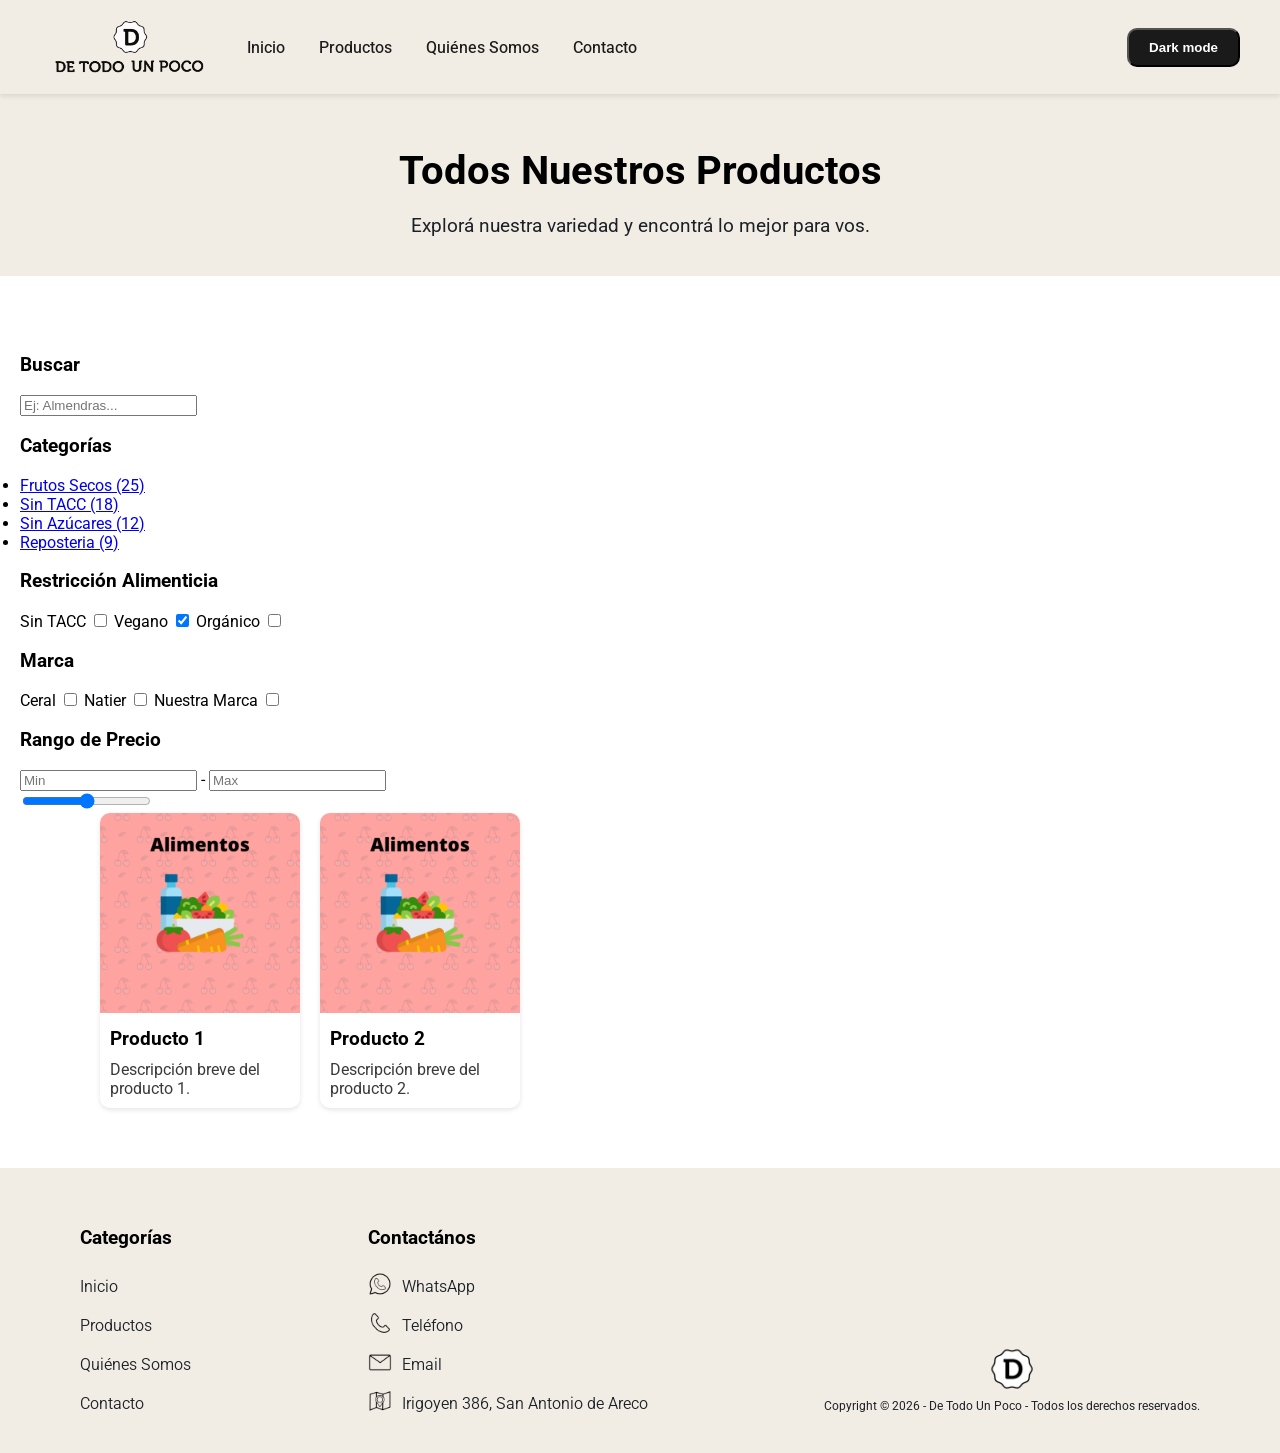
==== productos.html @ dba80f7e "Página De Todo Un Poco primer commit" ====
<!DOCTYPE html>
<html lang="es">
<head>
  <meta charset="UTF-8">
  <meta name="viewport" content="width=device-width, initial-scale=1">
  <title>Productos - De Todo Un Poco</title>
  <link rel="preconnect" href="https://fonts.googleapis.com">
  <link rel="preconnect" href="https://fonts.gstatic.com" crossorigin>
  <link href="https://fonts.googleapis.com/css2?family=Roboto+Slab:wght@100..900&family=Roboto:ital,wght@0,100..900;1,100..900&family=SN+Pro:ital,wght@0,200..900;1,200..900&display=swap" rel="stylesheet">
  <link rel="stylesheet" href="css/styles.css">
</head>
<body>
  
  <header class="encabezado">
    <div class="encabezado-inner">
      <nav class="menu">
        <a href="index.html" class="logo-principal">
          <img src="images/cartel-dtup.png" alt="Logo de De Todo Un Poco">
        </a>
        <ul>
          <li><a href="index.html">Inicio</a></li>
          <li><a href="productos.html">Productos</a></li>
          <li><a href="index.html#desc-dtup">Quiénes Somos</a></li>
          <li><a href="#pie-pagina">Contacto</a></li>
        </ul>
      </nav>
      <button class="btn-dark-mode">Dark mode</button>
    </div>
  </header>

  <main>
    <section class="catalogo-header">
      <div>
        <h1>Todos Nuestros Productos</h1>
        <p>Explorá nuestra variedad y encontrá lo mejor para vos.</p>
      </div>
    </section>

    <section id="catalogo-completo">
      <div class="contenedor-ancho-catalogo">
        <aside class="filtros-sidebar">
          
          <div class="filtro-grupo">
            <h3>Buscar</h3>
            <div class="busqueda-wrapper">
              <input type="search" placeholder="Ej: Almendras..." id="busqueda-productos">
            </div>
          </div>

          <div class="filtro-grupo">
            <h3>Categorías</h3>
            <ul class="lista-filtros categorias-lista">
              <li class="categoria-item">
                <a href="#" class="activo">Frutos Secos <span>(25)</span></a>
              </li>
              <li class="categoria-item"><a href="#">Sin TACC <span>(18)</span></a></li>
              <li class="categoria-item"><a href="#">Sin Azúcares <span>(12)</span></a></li>
              <li class="categoria-item"><a href="#">Reposteria <span>(9)</span></a></li>
              </ul>
          </div>

          <div class="filtro-grupo">
            <h3>Restricción Alimenticia</h3>
            <div class="opciones-filtros">
              <label class="control-checkbox">
                Sin TACC
                <input type="checkbox">
                <span class="control-indicator"></span>
              </label>
              <label class="control-checkbox">
                Vegano
                <input type="checkbox" checked> <span class="control-indicator"></span>
              </label>
              <Control-checkbox">
                Orgánico
                <input type="checkbox">
                <span class="control-indicator"></span>
              </label>
            </div>
          </div>

          <div class="filtro-grupo">
            <h3>Marca</h3>
            <div class="opciones-filtros">
              <label class="control-checkbox">
                Ceral
                <input type="checkbox">
                <span class="control-indicator"></span>
              </label>
              <label class="control-checkbox">
                Natier
                <input type="checkbox">
                <span class="control-indicator"></span>
              </label>
              <label class="control-checkbox">
                Nuestra Marca
                <input type="checkbox">
                <span class="control-indicator"></span>
              </label>
            </div>
          </div>

          <div class="filtro-grupo">
            <h3>Rango de Precio</h3>
            <div class="precio-slider-wrapper">
              <div class="precio-inputs">
                <input type="number" placeholder="Min" id="precio-min">
                <span>-</span>
                <input type="number" placeholder="Max" id="precio-max">
              </div>
              <input type="range" min="0" max="10000" value="5000" class="slider" id="precio-range">
            </div>
          </div>

        </aside>
      </div>
      <ul class="grilla-productos">
        
        <li>
          <a href="#" class="producto">
            <img src="images/producto.png" alt="Producto 1">
            <h3>Producto 1</h3>
            <p>Descripción breve del producto 1.</p>
          </a>
        </li>

        <li>
          <a href="#" class="producto">
            <img src="images/producto.png" alt="Producto 2">
            <h3>Producto 2</h3>
            <p>Descripción breve del producto 2.</p>
          </a>
        </li>
        
        </ul>
    </section>
  </main>
  
  <footer id="pie-pagina">
    <div class="footer-inner">
      <div class="menu-footer">
        <h3>Categorías</h3>
        <nav>
          <ul>
            <li class="item-footer"><a href="index.html">Inicio</a></li>
            <li class="item-footer"><a href="productos.html">Productos</a></li>
            <li class="item-footer"><a href="index.html#desc-dtup">Quiénes Somos</a></li>
            <li class="item-footer"><a href="#pie-pagina">Contacto</a></li>
          </ul>
        </nav>
      </div>
      <div class="contactos">
        <h3>Contactános</h3>
        <ul>
          <li class="item-footer">
            <img src="images/whap-contacto.png" alt="WhatsApp">
            <a href="#">WhatsApp</a>
          </li>
          <li class="item-footer">
            <img src="images/tel-contacto.png" alt="Teléfono">
            <a href="#">Teléfono</a>
          </li>
          <li class="item-footer">
            <img src="images/email-contacto.png" alt="Email">
            <a href="#">Email</a>
          </li>
          <li class="item-footer">
            <img src="images/mapa-contacto.png" alt="Mapa">
            <a href="https://maps.app.goo.gl/Je3asyAWKTwyVbgQ8" target="_blank">Irigoyen 386, San Antonio de Areco</a>
          </li>
        </ul>
      </div>
      <div class="logo-footer">
        <img src="images/logo.png" alt="Logo de De Todo Un Poco">
        <p>Copyright © 2026 - De Todo Un Poco - Todos los derechos reservados.</p>
      </div>
    </div>
  </footer>
</body>
</html>
---- css/styles.css ----
html {
  scroll-behavior: smooth;
}

body, ul {
  font-family: "Roboto", sans-serif;
  margin: 0;
  padding: 0;
}

body h2 {
  font-size: 40px;
  margin: 30px 0px 60px;
  font-family: "Roboto Slab", serif;
}

:root {
  --header-offset: 80px;
}

.encabezado {
  background-color: #f1ede4;
  padding: 10px 20px;
  position: sticky;
  top: 0;
  z-index: 1000;
  box-shadow: 0 2px 5px rgba(0,0,0,0.1);
}

.encabezado-inner {
  display: flex;
  justify-content: space-between;
  align-items: center;
  max-width: 1200px;
  margin: 0 auto;
}

/* --- ESTILO DEL MENÚ --- */
.menu {
    display: flex;
    align-items: center;
    gap: 10px;
}

.logo-principal {
    width: 150px;
}

.logo-principal img {
    width: 100%;
    display: block;
}

.menu ul {
  list-style: none; /* Quita los puntos de la lista */
  display: flex;    /* Para que los links salgan uno al lado del otro */
  
}

.menu li {
  padding: 10px 0px;
  font-family: "Roboto", sans-serif;
  font-weight: 450;
  transition: background-color 0.1s;
  border-radius: 10px;
  margin-inline: 2px;
}

.menu li:hover{
  background-color: #dbd9d1;
}

.menu a {
  color: #1a1a1a;
  text-decoration: none;
  padding: 10px 15px;
}


.btn-dark-mode {
  text-decoration: none;
  background-color: #1a1a1a;
  color: white;
  padding: 10px 20px;
  border-radius: 10px;
  font-weight: bold;
  cursor: pointer;
}

.btn-dark-mode:hover {
  background-color: #1b2127;
}

.banner {
  background-image: url('../images/banner.png');
  background-size: cover;
  background-position: center;
  background-repeat: no-repeat;
  height: 600px;
  display: flex;
  flex-direction: column;
  justify-content: center;
  align-items: center;
  box-shadow: 0 12px 24px rgba(0, 0, 0, 0.24), inset 0 0 0 1000px rgba(0, 0, 0, 0.3); 
  color: white;
  text-shadow: 2px 2px 4px rgba(0, 0, 0, 0.5);
}

.banner h1 {
  font-family: "Roboto Slab", sans-serif;
  font-size: 60px;
  margin-bottom: 10px;
}

.banner h2 {
  font-size: 25px;
  font-weight: 400;
  margin-bottom: 60px;
}

.ver-mas {
  text-decoration: none;
  font-size: 20px;
  display: inline-block;
  background-color: rgba(255, 255, 255, 0.1);
  color: white;
  padding: 20px 40px;
  border-radius: 10px;
  border: 1px solid rgb(255, 255, 255, 0.6);
  font-family: "SN Pro", sans-serif;
  font-weight: 400;
  backdrop-filter: blur(1px);
  transition: background-color 0.1s ease-in-out, transform 0.2s ease-in-out;
  cursor: pointer;
  text-align: center;
}

.ver-mas:hover {
  background-color: rgba(255, 255, 255, 0.28);
  box-shadow: 0 6px 18px rgba(0, 0, 0, 0.05);
  transform: scale(1.05);
}

/* PRODUCTOS */

#productos-destacados {
  text-align: center;
  scroll-margin-top: var(--header-offset);
  padding: 40px 100px;
}

.grilla-productos {
  list-style: none;
  display: grid;
  grid-template-columns: repeat(5, 200px);
  justify-content: center;
  gap: 20px;
}

@media (max-width: 1140px) {
  .grilla-productos {
    grid-template-columns: repeat(2, 200px);
  }
}

@media (max-width: 480px) {
  .grilla-productos {
    grid-template-columns: repeat(1, minmax(200px, 300px));
  }
  .producto img {
    width: 100%;
  }
}

.producto {
  display: block;
  text-decoration: none;
  color: inherit;
  height: 100%;
  border-radius: 10px;
  overflow: hidden;
  box-shadow: 0 2px 5px rgba(0,0,0,0.1);
  transition: all 0.2s ease-in-out;
}

.producto h3 {
  margin: 10px;
}

.producto p {
  margin: 10px;
  color: #3a3a3a;
}

.producto img {
  width: 100%;
  display: block;
  object-fit: cover;
  margin-bottom: 15px;
}

.producto:hover {
  transform: translateY(-5px);
  box-shadow: 0 10px 20px rgba(0,0,0,0.1);
}

.btn-ver-productos{
  display: inline-block;
  text-decoration: none;
  font-weight: bold;
  background-color: #1a1a1a;
  color: white;
  border-radius: 10px;
  margin: 60px auto 30px;
  padding: 20px 40px;
  transition: all 0.2s ease;
}

.btn-ver-productos:hover {
  background-color: #1b2127;
  box-shadow: 0 10px 20px rgba(0,0,0,0.1);
  transform: scale(1.05);
}

#categorias {
  background-color: #f1ede4; /* El color cremita de fondo de tu imagen */
  padding: 60px 20px;
  text-align: center;
}

.grilla-categorias {
  list-style: none;
  display: grid;
  padding: 0;
  margin: 0;
  grid-template-columns: repeat(4, 300px);
  gap: 20px;
  justify-content: center;
}

@media (max-width: 1320px) {
  .grilla-categorias {
    grid-template-columns: repeat(2, 300px);
  }
}

@media (max-width: 680px) {
  .grilla-categorias {
    grid-template-columns: repeat(1, minmax(200px, 300px));
  }
}

.tarjeta-categoria {
  background-color: #ffffff;
  width: 100%;
  padding: 40px 20px;
  border-radius: 10px;
  text-decoration: none;
  color: #1a1a1a;
  display: flex;
  flex-direction: column;
  align-items: center;
  box-shadow: inset 0 0 0 2px rgba(0, 0, 0, 0), 0 2px 5px rgba(0,0,0,0.1);
  transition: all 0.2s ease-in-out;
  box-sizing: border-box;
}

.tarjeta-categoria:hover {
  box-shadow: inset 0 0 0 2px rgba(0, 0, 0, 0.2), 0 12px 25px rgba(0,0,0,0.15);
}

.tarjeta-categoria p {
  margin: 0;
  color: #1b2127;
  font-weight: 350;
  font-size: 15px;
}

.icono-fondo-categoria {
  background-color: #f1ede4;
  width: 70px;
  height: 70px;
  border-radius: 50%;
  display: flex;
  align-items: center;
  justify-content: center;
  transition: all 0.2s ease-in-out;
}

.tarjeta-categoria:hover .icono-fondo-categoria {
  transform: scale(1.1);
}

.icono-fondo-categoria img {
  width: 80px;
  height: 80px;
}

.btn-ver-categorias {
  display: block;
  width: 100%;
  text-decoration: none;
  text-align: center;
  box-sizing: border-box;
  font-weight: bold;
  background-color: rgba(255, 255, 255, 0.1);
  border: 1px solid #1a1a1a;
  color: #1a1a1a;
  border-radius: 10px;
  margin: 60px auto 30px;
  padding: 20px 40px;
  max-width: 1270px;
  transition: all 0.2s ease;
}

.btn-ver-categorias:hover {
  background-color: rgba(255, 255, 255, 0.5);
  transform: scale(1.02);
  max-width: 1270px;
}

#productos-destacados {
  text-align: center;
  scroll-margin-top: var(--header-offset);
  padding: 40px 100px;
}

#productos-nuevos {
  text-align: center;
  scroll-margin-top: var(--header-offset);
  padding: 40px 100px;
}

#desc-dtup {
  scroll-margin-top: var(--header-offset);
  padding: 40px 80px;
  text-align: center;
  background-color: #f1ede4;
}

#desc-dtup-inner {
  max-width: 1200px;
  margin: 0 auto;
}

#desc-dtup-inner p {
  margin: 0 auto 0;
  color: #1b2127;
}

.lista-beneficios {
  list-style: none;
  padding: 0;
  margin: 0;
  text-align: left;
}

.lista-beneficios li {
  margin-bottom: 10px;
  color: #1b2127;
}

.separador {
  background-color: #f1ede4;
}

.separador div {
  height: 1px;
  background-color: #1a1a1a;
  max-width: 1200px;
  margin: 0 auto;
}



#pie-pagina {
  scroll-margin-top: var(--header-offset);
  display: flex;
  flex-direction: column;
  gap: 12px;
  justify-content: center;
  background-color: #f1ede4;
  padding: 40px 80px;
  font-family: "Roboto", sans-serif;
  font-weight: 400;
}

.footer-inner {
  width: 100%;
  display: flex;
  justify-content: space-between;
  gap: 20px;
  max-width: 1200px;
  margin: 0 auto;
}

.menu-footer a {
  text-decoration: none;
  color: #1b2127;
}

.menu-footer ul {
  list-style: none;
  padding: 0;
  margin: 0;
  display: flex;
  flex-direction: column;
  gap: 10px;
}

.contactos ul {
  list-style: none;
  padding: 0;
  margin: 0;
  display: flex;
  flex-direction: column;
  gap: 10px;
}

.item-footer {
  display: flex;
  align-items: center;
  gap: 10px;
  margin-top: 5px;
}

.item-footer img {
  width: 24px;
  height: 24px;
  object-fit: contain;
  margin: 0;
}

.item-footer a {
  text-decoration: none;
  color: #1b2127;
  margin-top: 5px;
  font-weight: 350;
}

.item-footer a:hover {
  text-decoration: underline;
}

.logo-footer {
  padding: 0;
  display: flex;
  flex-direction: column;
  align-items: center;
  justify-content: end;
}

.logo-footer p {
  margin: 0;
  font-family: "Roboto", sans-serif;
  font-size: 12px;
  font-weight: 400;
  color: #1b2127;
}

.logo-footer img {
  width: 60px;
}

@media (max-width: 720px) {
  .footer-inner {
    flex-direction: column;
  }
} 



/* PASO A PRODUCTOS.HTML A PARTIR DE ACÄ */

.catalogo-header {
  padding: 20px 80px;
  text-align: center;
  background-color: #f1ede4;
}

.catalogo-header h1 {
  font-size: 2.5rem;
  margin-bottom: 10px;
}

.catalogo-header p {
  font-size: 1.2rem;
  color: #1b2127;
}

#catalogo-completo {
  padding: 60px 20px;
}

.contenedor-ancho-catalogo {
  margin: 0 auto;
}
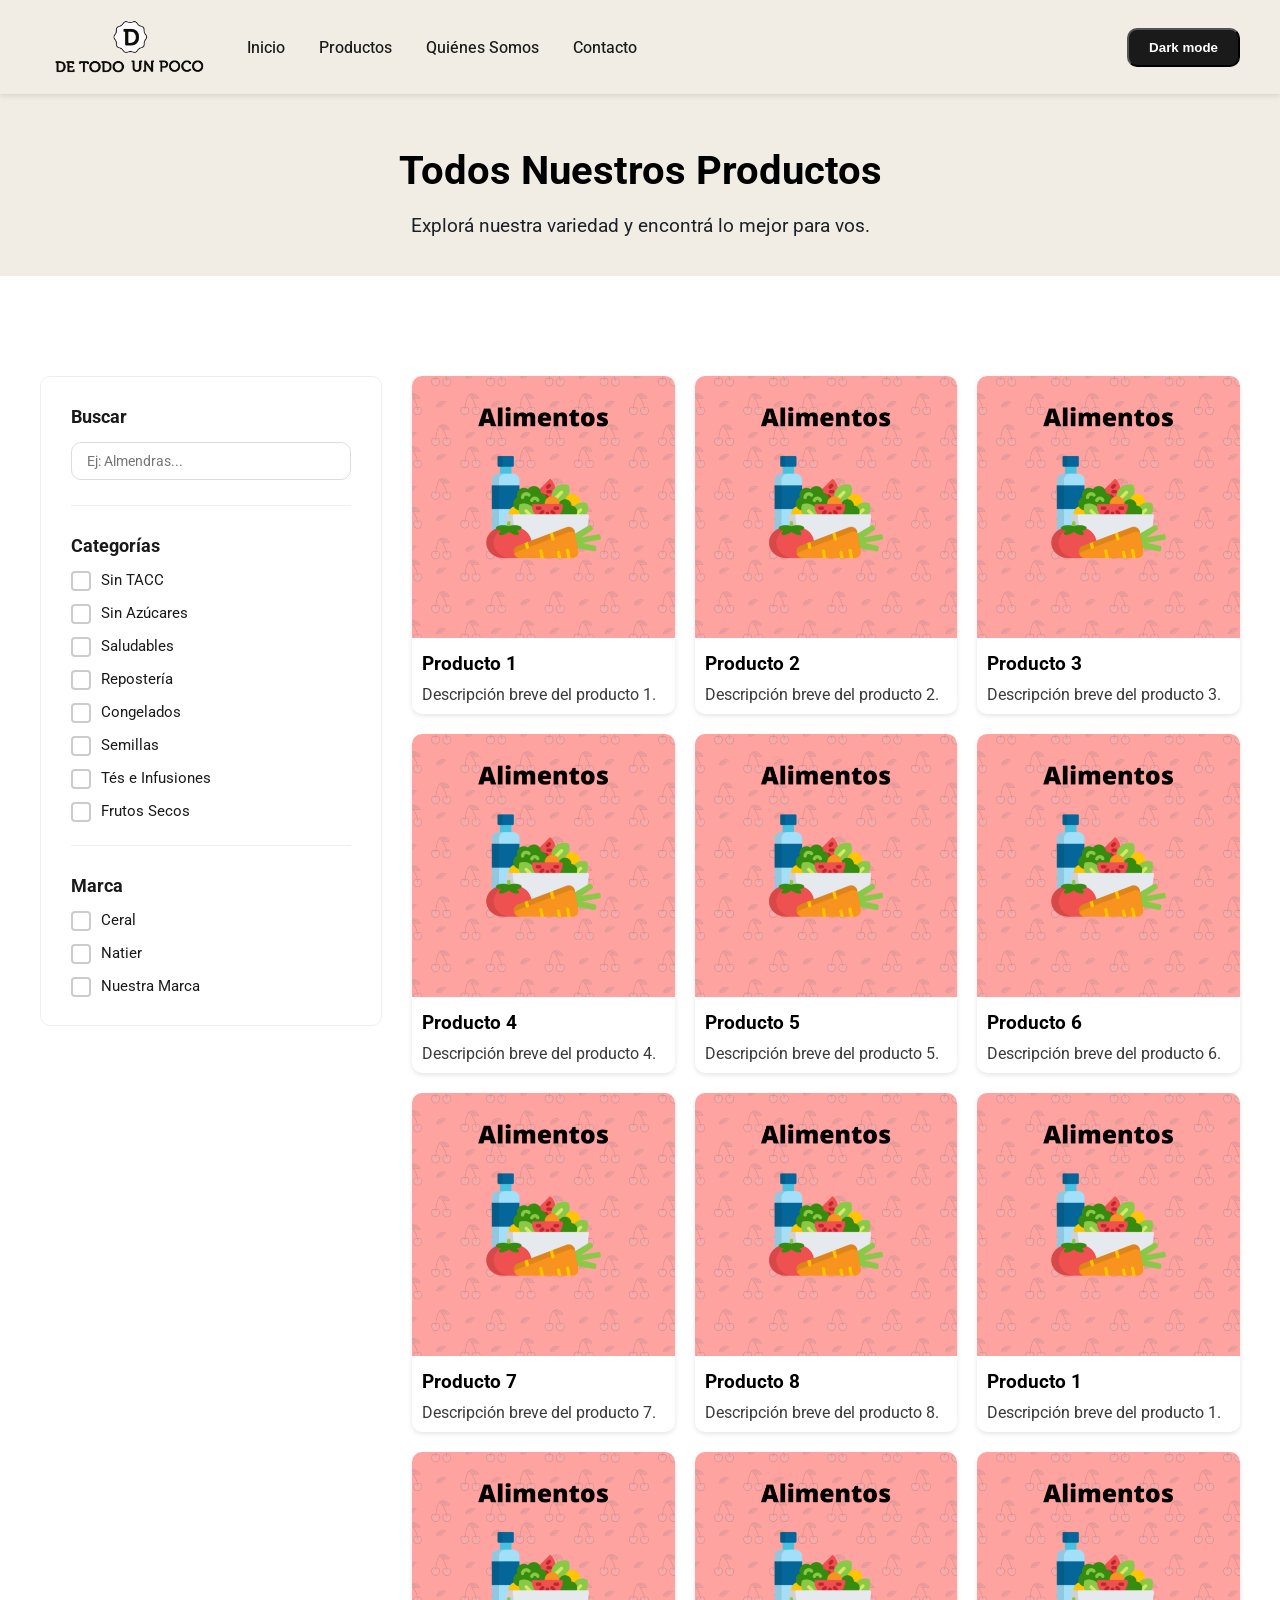
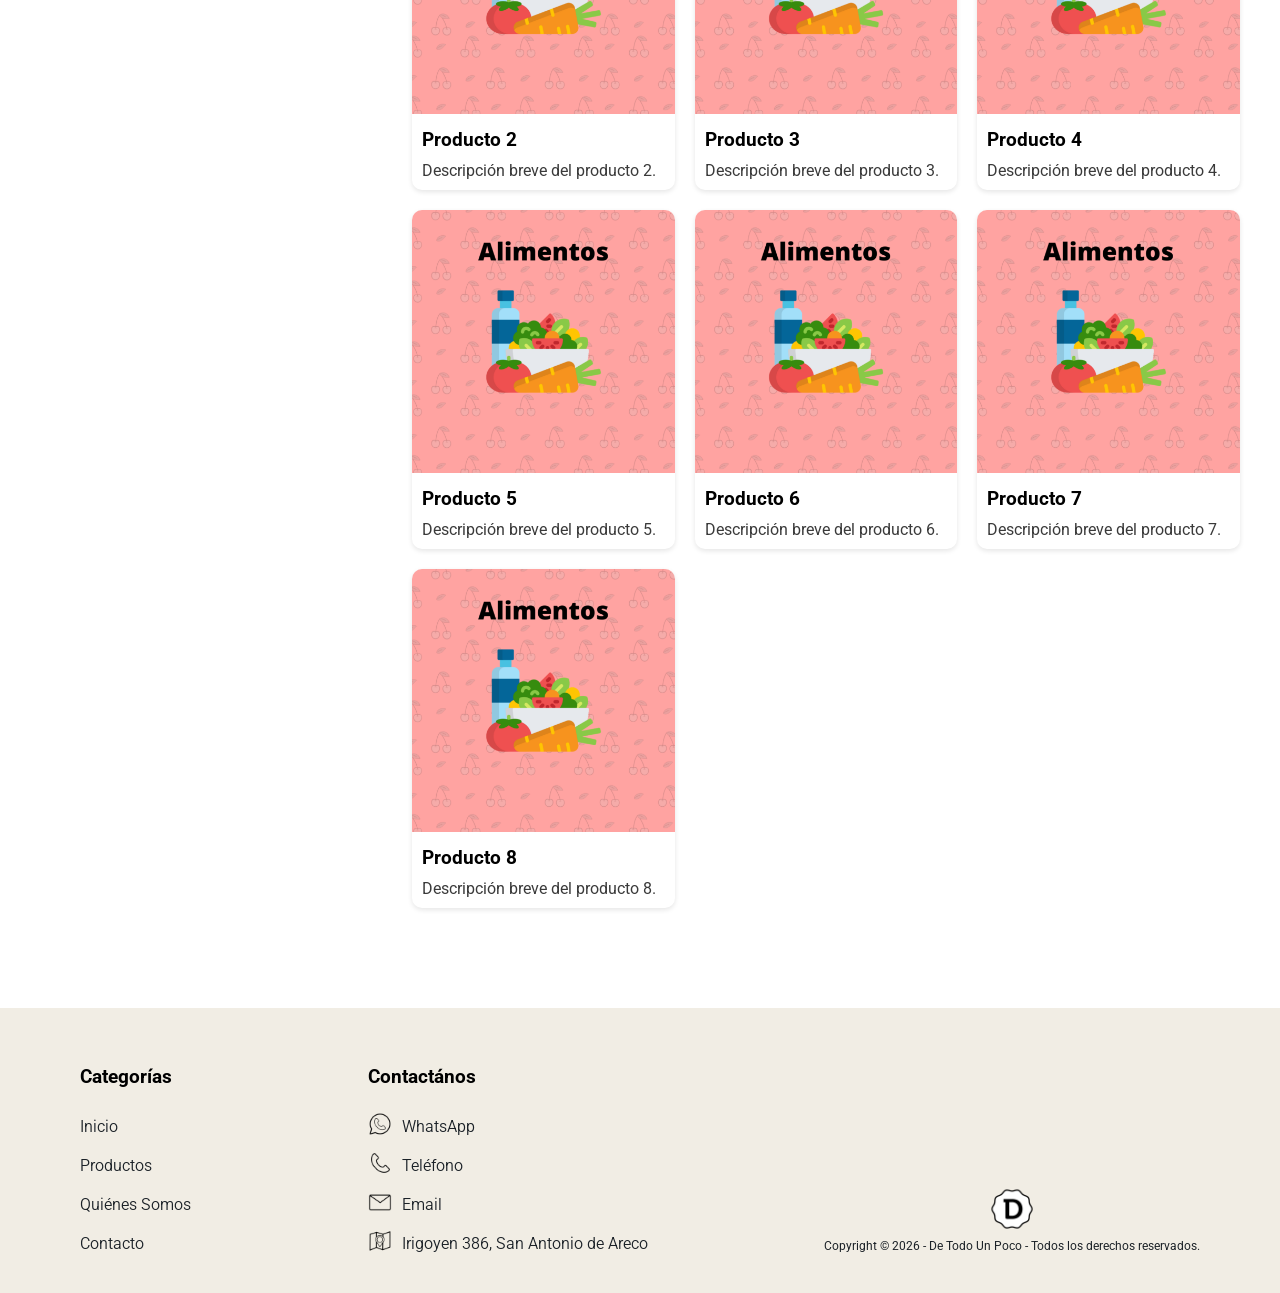
==== commit 5b74f502: "Avance en productos.html pre-javascript" ====
--- a/productos.html
+++ b/productos.html
@@ -7,6 +7,7 @@
   <link rel="preconnect" href="https://fonts.googleapis.com">
   <link rel="preconnect" href="https://fonts.gstatic.com" crossorigin>
   <link href="https://fonts.googleapis.com/css2?family=Roboto+Slab:wght@100..900&family=Roboto:ital,wght@0,100..900;1,100..900&family=SN+Pro:ital,wght@0,200..900;1,200..900&display=swap" rel="stylesheet">
+  <link rel="icon" type="image/png" href="images/logo.png">
   <link rel="stylesheet" href="css/styles.css">
 </head>
 <body>
@@ -38,8 +39,8 @@
 
     <section id="catalogo-completo">
       <div class="contenedor-ancho-catalogo">
+  
         <aside class="filtros-sidebar">
-          
           <div class="filtro-grupo">
             <h3>Buscar</h3>
             <div class="busqueda-wrapper">
@@ -49,18 +50,6 @@
 
           <div class="filtro-grupo">
             <h3>Categorías</h3>
-            <ul class="lista-filtros categorias-lista">
-              <li class="categoria-item">
-                <a href="#" class="activo">Frutos Secos <span>(25)</span></a>
-              </li>
-              <li class="categoria-item"><a href="#">Sin TACC <span>(18)</span></a></li>
-              <li class="categoria-item"><a href="#">Sin Azúcares <span>(12)</span></a></li>
-              <li class="categoria-item"><a href="#">Reposteria <span>(9)</span></a></li>
-              </ul>
-          </div>
-
-          <div class="filtro-grupo">
-            <h3>Restricción Alimenticia</h3>
             <div class="opciones-filtros">
               <label class="control-checkbox">
                 Sin TACC
@@ -68,11 +57,37 @@
                 <span class="control-indicator"></span>
               </label>
               <label class="control-checkbox">
-                Vegano
-                <input type="checkbox" checked> <span class="control-indicator"></span>
-              </label>
-              <Control-checkbox">
-                Orgánico
+                Sin Azúcares
+                <input type="checkbox">
+                <span class="control-indicator"></span>
+              </label>
+              <label class="control-checkbox">
+                Saludables
+                <input type="checkbox">
+                <span class="control-indicator"></span>
+              </label>
+              <label class="control-checkbox">
+                Repostería
+                <input type="checkbox">
+                <span class="control-indicator"></span>
+              </label>
+              <label class="control-checkbox">
+                Congelados
+                <input type="checkbox">
+                <span class="control-indicator"></span>
+              </label>
+              <label class="control-checkbox">
+                Semillas
+                <input type="checkbox">
+                <span class="control-indicator"></span>
+              </label>
+              <label class="control-checkbox">
+                Tés e Infusiones
+                <input type="checkbox">
+                <span class="control-indicator"></span>
+              </label>
+              <label class="control-checkbox">
+                Frutos Secos
                 <input type="checkbox">
                 <span class="control-indicator"></span>
               </label>
@@ -99,40 +114,122 @@
               </label>
             </div>
           </div>
-
-          <div class="filtro-grupo">
-            <h3>Rango de Precio</h3>
-            <div class="precio-slider-wrapper">
-              <div class="precio-inputs">
-                <input type="number" placeholder="Min" id="precio-min">
-                <span>-</span>
-                <input type="number" placeholder="Max" id="precio-max">
-              </div>
-              <input type="range" min="0" max="10000" value="5000" class="slider" id="precio-range">
-            </div>
-          </div>
-
         </aside>
-      </div>
-      <ul class="grilla-productos">
-        
-        <li>
-          <a href="#" class="producto">
-            <img src="images/producto.png" alt="Producto 1">
-            <h3>Producto 1</h3>
-            <p>Descripción breve del producto 1.</p>
-          </a>
-        </li>
-
-        <li>
-          <a href="#" class="producto">
-            <img src="images/producto.png" alt="Producto 2">
-            <h3>Producto 2</h3>
-            <p>Descripción breve del producto 2.</p>
-          </a>
-        </li>
-        
+        <ul class="grilla-productos">
+          <li>
+            <a href="#" class="producto">
+              <img src="images/producto.png" alt="Producto 1">
+              <h3>Producto 1</h3>
+              <p>Descripción breve del producto 1.</p>
+            </a>
+          </li>
+          <li>
+            <a href="#" class="producto">
+              <img src="images/producto.png" alt="Producto 2">
+              <h3>Producto 2</h3>
+              <p>Descripción breve del producto 2.</p>
+            </a>
+          </li>
+          <li>
+            <a href="#" class="producto">
+              <img src="images/producto.png" alt="Producto 3">
+              <h3>Producto 3</h3>
+              <p>Descripción breve del producto 3.</p>
+            </a>
+          </li>
+          <li>
+            <a href="#" class="producto">
+              <img src="images/producto.png" alt="Producto 4">
+              <h3>Producto 4</h3>
+              <p>Descripción breve del producto 4.</p>
+            </a>
+          </li>
+          <li>
+            <a href="#" class="producto">
+              <img src="images/producto.png" alt="Producto 5">
+              <h3>Producto 5</h3>
+              <p>Descripción breve del producto 5.</p>
+            </a>
+          </li>
+          <li>
+            <a href="#" class="producto">
+              <img src="images/producto.png" alt="Producto 6">
+              <h3>Producto 6</h3>
+              <p>Descripción breve del producto 6.</p>
+            </a>
+          </li>
+          <li>
+            <a href="#" class="producto">
+              <img src="images/producto.png" alt="Producto 7">
+              <h3>Producto 7</h3>
+              <p>Descripción breve del producto 7.</p>
+            </a>
+          </li>
+          <li>
+            <a href="#" class="producto">
+              <img src="images/producto.png" alt="Producto 8">
+              <h3>Producto 8</h3>
+              <p>Descripción breve del producto 8.</p>
+            </a>
+          </li>
+          <li>
+            <a href="#" class="producto">
+              <img src="images/producto.png" alt="Producto 1">
+              <h3>Producto 1</h3>
+              <p>Descripción breve del producto 1.</p>
+            </a>
+          </li>
+          <li>
+            <a href="#" class="producto">
+              <img src="images/producto.png" alt="Producto 2">
+              <h3>Producto 2</h3>
+              <p>Descripción breve del producto 2.</p>
+            </a>
+          </li>
+          <li>
+            <a href="#" class="producto">
+              <img src="images/producto.png" alt="Producto 3">
+              <h3>Producto 3</h3>
+              <p>Descripción breve del producto 3.</p>
+            </a>
+          </li>
+          <li>
+            <a href="#" class="producto">
+              <img src="images/producto.png" alt="Producto 4">
+              <h3>Producto 4</h3>
+              <p>Descripción breve del producto 4.</p>
+            </a>
+          </li>
+          <li>
+            <a href="#" class="producto">
+              <img src="images/producto.png" alt="Producto 5">
+              <h3>Producto 5</h3>
+              <p>Descripción breve del producto 5.</p>
+            </a>
+          </li>
+          <li>
+            <a href="#" class="producto">
+              <img src="images/producto.png" alt="Producto 6">
+              <h3>Producto 6</h3>
+              <p>Descripción breve del producto 6.</p>
+            </a>
+          </li>
+          <li>
+            <a href="#" class="producto">
+              <img src="images/producto.png" alt="Producto 7">
+              <h3>Producto 7</h3>
+              <p>Descripción breve del producto 7.</p>
+            </a>
+          </li>
+          <li>
+            <a href="#" class="producto">
+              <img src="images/producto.png" alt="Producto 8">
+              <h3>Producto 8</h3>
+              <p>Descripción breve del producto 8.</p>
+            </a>
+          </li>
         </ul>
+      </div>
     </section>
   </main>
   
--- a/css/styles.css
+++ b/css/styles.css
@@ -493,5 +493,137 @@
 }
 
 .contenedor-ancho-catalogo {
-  margin: 0 auto;
+  width: 100%;
+  max-width: 1800px;
+  margin: 40px auto;
+  padding: 0 20px;
+  box-sizing: border-box;
+  display: flex;
+  gap: 30px;
+  align-items: flex-start;
+}
+
+.filtros-sidebar {
+  width: 280px;
+  flex-shrink: 0;
+  background-color: white;
+  padding: 30px;
+  border-radius: 10px;
+  border: 1px solid #eeeeee;
+  position: sticky;
+  top: 100px;
+  /* Chequear esto cuando termine la cantidad de categorías" */
+  max-height: calc(100vh - 120px); 
+  overflow-y: auto;
+}
+
+.filtro-grupo {
+  margin-bottom: 30px;
+  border-bottom: 1px solid #eeeeee;
+  padding-bottom: 25px;
+}
+
+.filtro-grupo:last-child {
+  margin-bottom: 0;
+  border-bottom: none;
+  padding-bottom: 0;
+}
+
+.filtro-grupo h3 {
+  font-family: "Roboto", sans-serif;
+  font-size: 1.1rem;
+  color: #1a1a1a;
+  margin: 0 0 15px 0;
+  font-weight: 700;
+}
+
+.busqueda-wrapper input[type="search"] {
+  width: 100%;
+  padding: 10px 15px;
+  border: 1px solid #dddddd;
+  border-radius: 10px;
+  font-family: "Roboto", sans-serif;
+  font-size: 14px;
+  box-sizing: border-box;
+  transition: border-color 0.2s;
+}
+
+.busqueda-wrapper input[type="search"]:focus {
+  border-color: #1a1a1a; 
+  outline: none;
+}
+
+.opciones-filtros {
+  display: flex;
+  flex-direction: column;
+  gap: 15px;
+}
+
+.control-checkbox {
+  display: block;
+  position: relative;
+  padding-left: 30px;
+  cursor: pointer;
+  font-family: "Roboto", sans-serif;
+  font-size: 15px;
+  color: #1a1a1a;
+  user-select: none;
+}
+
+.control-checkbox input {
+  position: absolute;
+  opacity: 0;
+  cursor: pointer;
+  height: 0;
+  width: 0;
+}
+
+.control-indicator {
+  position: absolute;
+  top: 0;
+  left: 0;
+  height: 16px;
+  width: 16px;
+  background-color: #ffffff;
+  border: 2px solid #cccccc;
+  border-radius: 4px;
+  transition: all 0.2s ease;
+}
+
+.control-checkbox:hover input ~ .control-indicator {
+  border-color: #888888;
+}
+
+.control-checkbox input:checked ~ .control-indicator {
+  background-color: #353535;
+  border-color: #353535;
+}
+
+.control-indicator:after {
+  content: "";
+  position: absolute;
+  display: none;
+}
+
+.control-checkbox input:checked ~ .control-indicator:after {
+  display: block;
+}
+
+.control-checkbox .control-indicator:after {
+  left: 5px;
+  top: 1px;
+  width: 4px;
+  height: 9px;
+  border: solid white;
+  border-width: 0 2px 2px 0;
+  transform: rotate(45deg);
+}
+
+.contenedor-ancho-catalogo .grilla-productos {
+  flex: 1;
+  display: grid;
+  grid-template-columns: repeat(auto-fill, minmax(200px, 1fr));
+  gap: 20px;
+  margin: 0;
+  padding: 0;
 }
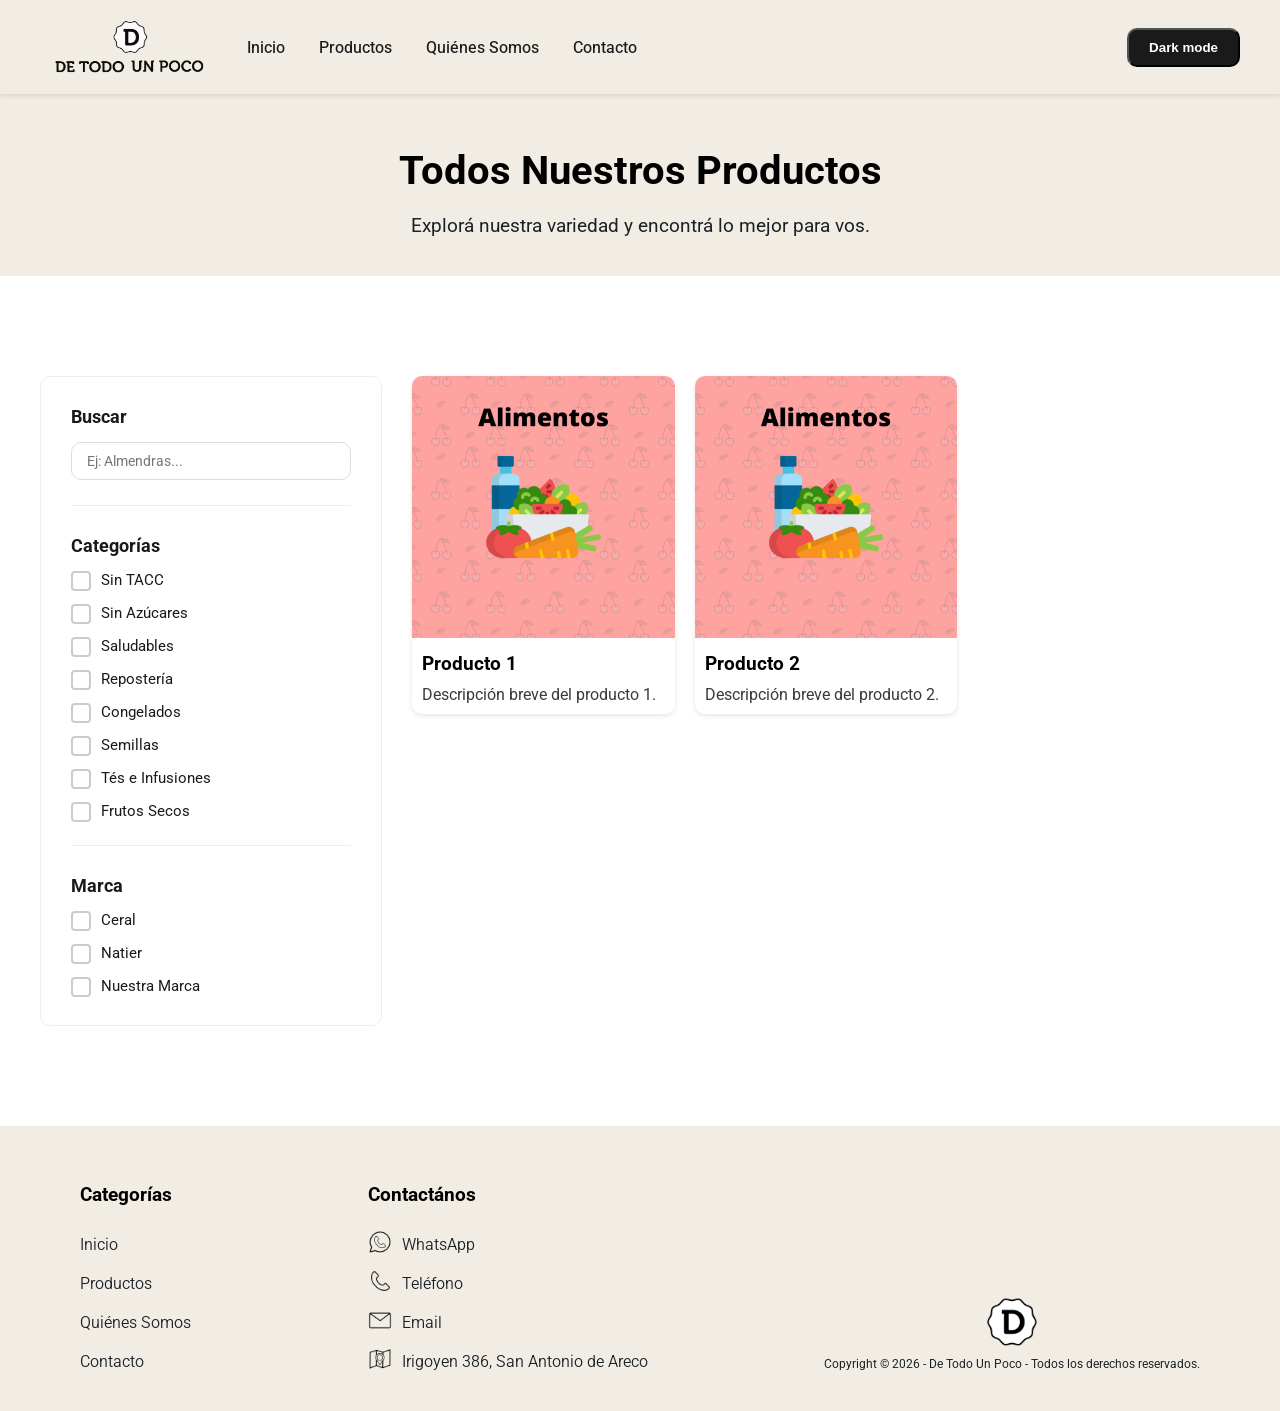
==== commit 600d8d44: "Nuevo .json con productos y main de javascript para enlazarlo con la pag" ====
--- a/productos.html
+++ b/productos.html
@@ -115,120 +115,7 @@
             </div>
           </div>
         </aside>
-        <ul class="grilla-productos">
-          <li>
-            <a href="#" class="producto">
-              <img src="images/producto.png" alt="Producto 1">
-              <h3>Producto 1</h3>
-              <p>Descripción breve del producto 1.</p>
-            </a>
-          </li>
-          <li>
-            <a href="#" class="producto">
-              <img src="images/producto.png" alt="Producto 2">
-              <h3>Producto 2</h3>
-              <p>Descripción breve del producto 2.</p>
-            </a>
-          </li>
-          <li>
-            <a href="#" class="producto">
-              <img src="images/producto.png" alt="Producto 3">
-              <h3>Producto 3</h3>
-              <p>Descripción breve del producto 3.</p>
-            </a>
-          </li>
-          <li>
-            <a href="#" class="producto">
-              <img src="images/producto.png" alt="Producto 4">
-              <h3>Producto 4</h3>
-              <p>Descripción breve del producto 4.</p>
-            </a>
-          </li>
-          <li>
-            <a href="#" class="producto">
-              <img src="images/producto.png" alt="Producto 5">
-              <h3>Producto 5</h3>
-              <p>Descripción breve del producto 5.</p>
-            </a>
-          </li>
-          <li>
-            <a href="#" class="producto">
-              <img src="images/producto.png" alt="Producto 6">
-              <h3>Producto 6</h3>
-              <p>Descripción breve del producto 6.</p>
-            </a>
-          </li>
-          <li>
-            <a href="#" class="producto">
-              <img src="images/producto.png" alt="Producto 7">
-              <h3>Producto 7</h3>
-              <p>Descripción breve del producto 7.</p>
-            </a>
-          </li>
-          <li>
-            <a href="#" class="producto">
-              <img src="images/producto.png" alt="Producto 8">
-              <h3>Producto 8</h3>
-              <p>Descripción breve del producto 8.</p>
-            </a>
-          </li>
-          <li>
-            <a href="#" class="producto">
-              <img src="images/producto.png" alt="Producto 1">
-              <h3>Producto 1</h3>
-              <p>Descripción breve del producto 1.</p>
-            </a>
-          </li>
-          <li>
-            <a href="#" class="producto">
-              <img src="images/producto.png" alt="Producto 2">
-              <h3>Producto 2</h3>
-              <p>Descripción breve del producto 2.</p>
-            </a>
-          </li>
-          <li>
-            <a href="#" class="producto">
-              <img src="images/producto.png" alt="Producto 3">
-              <h3>Producto 3</h3>
-              <p>Descripción breve del producto 3.</p>
-            </a>
-          </li>
-          <li>
-            <a href="#" class="producto">
-              <img src="images/producto.png" alt="Producto 4">
-              <h3>Producto 4</h3>
-              <p>Descripción breve del producto 4.</p>
-            </a>
-          </li>
-          <li>
-            <a href="#" class="producto">
-              <img src="images/producto.png" alt="Producto 5">
-              <h3>Producto 5</h3>
-              <p>Descripción breve del producto 5.</p>
-            </a>
-          </li>
-          <li>
-            <a href="#" class="producto">
-              <img src="images/producto.png" alt="Producto 6">
-              <h3>Producto 6</h3>
-              <p>Descripción breve del producto 6.</p>
-            </a>
-          </li>
-          <li>
-            <a href="#" class="producto">
-              <img src="images/producto.png" alt="Producto 7">
-              <h3>Producto 7</h3>
-              <p>Descripción breve del producto 7.</p>
-            </a>
-          </li>
-          <li>
-            <a href="#" class="producto">
-              <img src="images/producto.png" alt="Producto 8">
-              <h3>Producto 8</h3>
-              <p>Descripción breve del producto 8.</p>
-            </a>
-          </li>
-        </ul>
+        <ul class="grilla-productos" id="contenedor-productos"></ul>
       </div>
     </section>
   </main>
@@ -273,5 +160,6 @@
       </div>
     </div>
   </footer>
+  <script src="js/main.js"></script>
 </body>
 </html>
--- a/css/styles.css
+++ b/css/styles.css
@@ -95,6 +95,7 @@
   background-image: url('../images/banner.png');
   background-size: cover;
   background-position: center;
+  background-attachment: fixed;
   background-repeat: no-repeat;
   height: 600px;
   display: flex;
@@ -459,7 +460,8 @@
 }
 
 .logo-footer img {
-  width: 60px;
+  width: 50px;
+  margin: 10px;
 }
 
 @media (max-width: 720px) {
